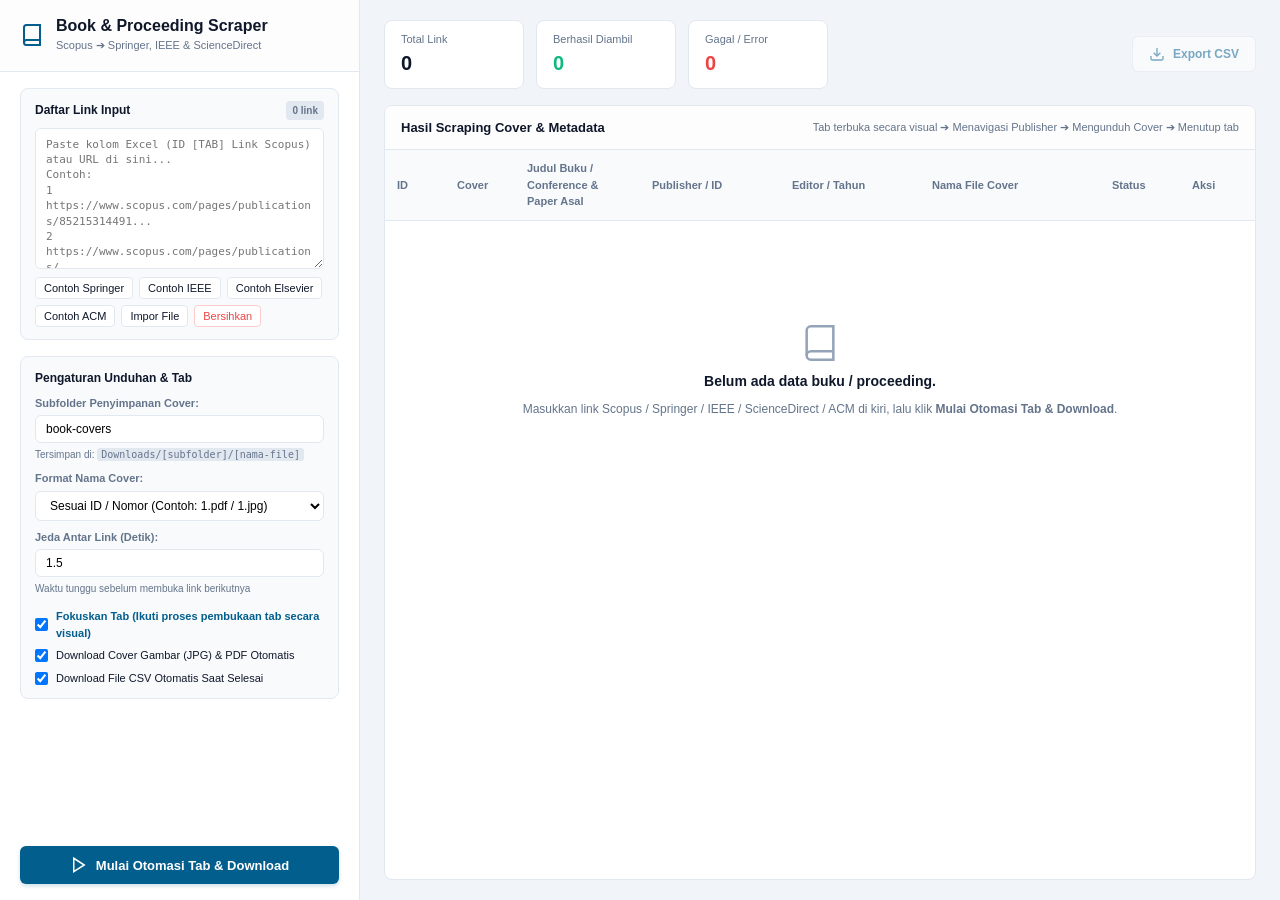
==== dashboard/dashboard.html @ 3482228c "first commit" ====
<!DOCTYPE html>
<html lang="id">
<head>
  <meta charset="UTF-8">
  <meta name="viewport" content="width=device-width, initial-scale=1.0">
  <title>Scopus, Springer & IEEE Scraper Dashboard</title>
  <link rel="stylesheet" href="dashboard.css">
</head>
<body>
  <div class="dashboard-layout">
    <!-- Sidebar / Config Panel -->
    <aside class="sidebar">
      <div class="sidebar-header">
        <div class="logo">
          <svg width="24" height="24" viewBox="0 0 24 24" fill="none" stroke="currentColor" stroke-width="2">
            <path d="M4 19.5A2.5 2.5 0 0 1 6.5 17H20"></path>
            <path d="M6.5 2H20v20H6.5A2.5 2.5 0 0 1 4 19.5v-15A2.5 2.5 0 0 1 6.5 2z"></path>
          </svg>
          <div>
            <h2>Book & Proceeding Scraper</h2>
            <span class="subtitle">Scopus ➔ Springer, IEEE & ScienceDirect</span>
          </div>
        </div>
      </div>

      <div class="sidebar-content">
        <!-- URLs Input Area -->
        <div class="panel-box">
          <div class="panel-header">
            <label for="dashUrlInput">Daftar Link Input</label>
            <span id="dashUrlCount" class="badge">0 link</span>
          </div>
          <textarea 
            id="dashUrlInput" 
            placeholder="Paste kolom Excel (ID [TAB] Link Scopus) atau URL di sini...&#10;Contoh:&#10;1	https://www.scopus.com/pages/publications/85215314491...&#10;2	https://www.scopus.com/pages/publications/...&#10;&#10;* Nama file cover (JPG / PDF) otomatis dinamai sesuai ID!"
            rows="8"
          ></textarea>
          <div class="input-actions">
            <button id="btnDashSample" class="btn-sm btn-ghost" type="button">Contoh Springer</button>
            <button id="btnDashSampleIeee" class="btn-sm btn-ghost" type="button">Contoh IEEE</button>
            <button id="btnDashSampleSd" class="btn-sm btn-ghost" type="button">Contoh Elsevier</button>
            <button id="btnDashSampleAcm" class="btn-sm btn-ghost" type="button">Contoh ACM</button>
            <button id="btnDashImportFile" class="btn-sm btn-ghost" type="button">Impor File</button>
            <input type="file" id="fileInputTxt" accept=".txt,.csv" style="display: none;">
            <button id="btnDashClear" class="btn-sm btn-ghost-danger" type="button">Bersihkan</button>
          </div>
        </div>

        <!-- Download & Naming Settings -->
        <div class="panel-box">
          <h3 class="panel-title">Pengaturan Unduhan & Tab</h3>
          
          <div class="form-item">
            <label for="dashSubfolder">Subfolder Penyimpanan Cover:</label>
            <input type="text" id="dashSubfolder" value="book-covers" placeholder="book-covers">
            <span class="hint">Tersimpan di: <code>Downloads/[subfolder]/[nama-file]</code></span>
          </div>

          <div class="form-item">
            <label for="dashNamingPattern">Format Nama Cover:</label>
            <select id="dashNamingPattern">
              <option value="id_only" selected>Sesuai ID / Nomor (Contoh: 1.pdf / 1.jpg)</option>
              <option value="title">Judul Buku / Conference Saja</option>
              <option value="isbn_title">[ISBN/ID] Judul Buku / Conference</option>
              <option value="index_title">001 - Judul Buku / Conference</option>
            </select>
          </div>

          <div class="form-item">
            <label for="dashDelay">Jeda Antar Link (Detik):</label>
            <input type="number" id="dashDelay" value="1.5" min="0.5" max="10" step="0.5">
            <span class="hint">Waktu tunggu sebelum membuka link berikutnya</span>
          </div>

          <div class="form-checkboxes">
            <label class="chk-label" style="font-weight: 600; color: #025e8d;">
              <input type="checkbox" id="dashChkActiveTab" checked>
              <span>Fokuskan Tab (Ikuti proses pembukaan tab secara visual)</span>
            </label>
            <label class="chk-label">
              <input type="checkbox" id="dashChkCovers" checked>
              <span>Download Cover Gambar (JPG) & PDF Otomatis</span>
            </label>
            <label class="chk-label">
              <input type="checkbox" id="dashChkAutoCsv" checked>
              <span>Download File CSV Otomatis Saat Selesai</span>
            </label>
          </div>
        </div>

        <!-- Action Buttons -->
        <div class="action-panel">
          <button id="btnDashStart" class="btn-primary" type="button">
            <svg width="18" height="18" viewBox="0 0 24 24" fill="none" stroke="currentColor" stroke-width="2">
              <polygon points="5 3 19 12 5 21 5 3"></polygon>
            </svg>
            <span>Mulai Otomasi Tab & Download</span>
          </button>
          <button id="btnDashSkip" class="btn-warning hidden" type="button" title="Lewati link yang sedang berjalan dan langsung lanjut ke link berikutnya">
            <svg width="16" height="16" viewBox="0 0 24 24" fill="none" stroke="currentColor" stroke-width="2">
              <polygon points="5 4 15 12 5 20 5 4"></polygon>
              <line x1="19" y1="5" x2="19" y2="19"></line>
            </svg>
            <span>Lewati</span>
          </button>
          <button id="btnDashStop" class="btn-danger hidden" type="button">
            <svg width="16" height="16" viewBox="0 0 24 24" fill="none" stroke="currentColor" stroke-width="2">
              <rect x="6" y="6" width="12" height="12"></rect>
            </svg>
            <span>Hentikan</span>
          </button>
          <button id="btnDashRetryFailed" class="btn-warning hidden" type="button" style="width: 100%; margin-top: 6px;">
            <svg width="16" height="16" viewBox="0 0 24 24" fill="none" stroke="currentColor" stroke-width="2">
              <polyline points="1 4 1 10 7 10"></polyline>
              <path d="M3.51 15a9 9 0 1 0 2.13-9.36L1 10"></path>
            </svg>
            <span id="dashRetryText">Coba Lagi yang Gagal</span>
          </button>
        </div>
      </div>
    </aside>

    <!-- Main Board Area -->
    <main class="main-board">
      <!-- Status & Metrics Header -->
      <section class="metrics-bar">
        <div class="metric-card">
          <span class="m-label">Total Link</span>
          <span class="m-val" id="metricTotal">0</span>
        </div>
        <div class="metric-card metric-success">
          <span class="m-label">Berhasil Diambil</span>
          <span class="m-val" id="metricSuccess">0</span>
        </div>
        <div class="metric-card metric-failed">
          <span class="m-label">Gagal / Error</span>
          <span class="m-val" id="metricFailed">0</span>
        </div>
        <div class="metric-actions">
          <button id="btnDashExportCsv" class="btn-outline" disabled>
            <svg width="16" height="16" viewBox="0 0 24 24" fill="none" stroke="currentColor" stroke-width="2">
              <path d="M21 15v4a2 2 0 0 1-2 2H5a2 2 0 0 1-2-2v-4"></path>
              <polyline points="7 10 12 15 17 10"></polyline>
              <line x1="12" y1="15" x2="12" y2="3"></line>
            </svg>
            <span>Export CSV</span>
          </button>
        </div>
      </section>

      <!-- Live Progress Bar -->
      <section id="dashProgressBox" class="progress-box hidden">
        <div class="progress-info">
          <span id="dashProgressStatus">Menyiapkan tab browser...</span>
          <span id="dashProgressPercent">0%</span>
        </div>
        <div class="p-track">
          <div id="dashProgressBar" class="p-bar" style="width: 0%;"></div>
        </div>
        <div id="dashLiveDetail" style="font-size:11px;color:var(--text-muted);white-space:nowrap;overflow:hidden;text-overflow:ellipsis;"></div>
      </section>

      <!-- Data Table Area -->
      <section class="table-container">
        <div class="table-header-row">
          <h3>Hasil Scraping Cover & Metadata</h3>
          <span class="table-note">Tab terbuka secara visual ➔ Menavigasi Publisher ➔ Mengunduh Cover ➔ Menutup tab</span>
        </div>
        <div class="table-scroll">
          <table class="data-table">
            <thead>
              <tr>
                <th width="60">ID</th>
                <th width="70">Cover</th>
                <th>Judul Buku / Conference & Paper Asal</th>
                <th width="140">Publisher / ID</th>
                <th width="140">Editor / Tahun</th>
                <th width="180">Nama File Cover</th>
                <th width="80">Status</th>
                <th width="75">Aksi</th>
              </tr>
            </thead>
            <tbody id="dashTableBody">
              <tr class="empty-row">
                <td colspan="8">
                  <div class="empty-state">
                    <svg width="40" height="40" viewBox="0 0 24 24" fill="none" stroke="#94a3b8" stroke-width="1.5">
                      <path d="M4 19.5A2.5 2.5 0 0 1 6.5 17H20"></path>
                      <path d="M6.5 2H20v20H6.5A2.5 2.5 0 0 1 4 19.5v-15A2.5 2.5 0 0 1 6.5 2z"></path>
                    </svg>
                    <p>Belum ada data buku / proceeding.</p>
                    <span>Masukkan link Scopus / Springer / IEEE / ScienceDirect / ACM di kiri, lalu klik <b>Mulai Otomasi Tab & Download</b>.</span>
                  </div>
                </td>
              </tr>
            </tbody>
          </table>
        </div>
      </section>
    </main>
  </div>

  <!-- Scripts -->
  <script src="../libs/pdf.min.js"></script>
  <script src="../utils/sanitize.js"></script>
  <script src="../utils/parser.js"></script>
  <script src="../utils/ieee-parser.js"></script>
  <script src="../utils/sciencedirect-parser.js"></script>
  <script src="../utils/acm-parser.js"></script>
  <script src="../utils/pdf-to-image.js"></script>
  <script src="../utils/tab-automator.js"></script>
  <script src="../utils/csv-exporter.js"></script>
  <script src="../utils/scraper-engine.js"></script>
  <script src="dashboard.js"></script>
</body>
</html>
---- dashboard/dashboard.css ----
:root {
  --primary: #025E8D;
  --primary-hover: #01466a;
  --accent: #0070A8;
  --bg-page: #f1f5f9;
  --surface: #ffffff;
  --border: #e2e8f0;
  --text-main: #0f172a;
  --text-muted: #64748b;
  --success: #10b981;
  --success-bg: #ecfdf5;
  --danger: #ef4444;
  --danger-bg: #fef2f2;
}

* {
  box-sizing: border-box;
  margin: 0;
  padding: 0;
}

body {
  font-family: -apple-system, BlinkMacSystemFont, 'Segoe UI', Roboto, Helvetica, Arial, sans-serif;
  background-color: var(--bg-page);
  color: var(--text-main);
  font-size: 13px;
  line-height: 1.5;
  height: 100vh;
  overflow: hidden;
}

.dashboard-layout {
  display: flex;
  height: 100vh;
  width: 100vw;
}

/* Sidebar */
.sidebar {
  width: 360px;
  background: var(--surface);
  border-right: 1px solid var(--border);
  display: flex;
  flex-direction: column;
  flex-shrink: 0;
  height: 100%;
}

.sidebar-header {
  padding: 16px 20px;
  border-bottom: 1px solid var(--border);
  background: #fdfdfd;
}

.logo {
  display: flex;
  align-items: center;
  gap: 12px;
  color: var(--primary);
}

.logo h2 {
  font-size: 16px;
  font-weight: 700;
  color: var(--text-main);
  line-height: 1.2;
}

.logo .subtitle {
  font-size: 11px;
  color: var(--text-muted);
}

.sidebar-content {
  padding: 16px 20px;
  overflow-y: auto;
  display: flex;
  flex-direction: column;
  gap: 16px;
  flex: 1;
}

.panel-box {
  background: #f8fafc;
  border: 1px solid var(--border);
  border-radius: 8px;
  padding: 12px 14px;
  display: flex;
  flex-direction: column;
  gap: 8px;
}

.panel-header {
  display: flex;
  align-items: center;
  justify-content: space-between;
}

.panel-header label,
.panel-title {
  font-size: 12px;
  font-weight: 700;
  color: var(--text-main);
}

.badge {
  font-size: 10px;
  background: #e2e8f0;
  color: var(--text-muted);
  padding: 2px 6px;
  border-radius: 4px;
  font-weight: 600;
}

textarea {
  width: 100%;
  border: 1px solid var(--border);
  border-radius: 6px;
  padding: 8px 10px;
  font-family: ui-monospace, SFMono-Regular, Menlo, Monaco, Consolas, monospace;
  font-size: 11px;
  line-height: 1.4;
  resize: vertical;
  color: var(--text-main);
  outline: none;
  background: #ffffff;
}

textarea:focus {
  border-color: var(--accent);
  box-shadow: 0 0 0 2px rgba(0, 112, 168, 0.15);
}

.input-actions {
  display: flex;
  gap: 6px;
  flex-wrap: wrap;
}

.btn-sm {
  font-size: 11px;
  font-weight: 500;
  padding: 4px 8px;
  border-radius: 4px;
  cursor: pointer;
  border: 1px solid var(--border);
  background: white;
  color: var(--text-main);
  transition: all 0.15s;
}

.btn-sm:hover {
  background: #f1f5f9;
}

.btn-ghost-danger {
  color: var(--danger);
  border-color: #fecaca;
}

.btn-ghost-danger:hover {
  background: #fef2f2;
}

.form-item {
  display: flex;
  flex-direction: column;
  gap: 4px;
}

.form-item label {
  font-size: 11px;
  font-weight: 600;
  color: var(--text-muted);
}

.form-item input,
.form-item select {
  padding: 6px 10px;
  border: 1px solid var(--border);
  border-radius: 6px;
  font-size: 12px;
  background: white;
  outline: none;
}

.form-item input:focus,
.form-item select:focus {
  border-color: var(--accent);
}

.hint {
  font-size: 10px;
  color: var(--text-muted);
}

.hint code {
  background: #e2e8f0;
  padding: 1px 4px;
  border-radius: 3px;
}

.form-checkboxes {
  display: flex;
  flex-direction: column;
  gap: 6px;
  margin-top: 4px;
}

.chk-label {
  display: flex;
  align-items: center;
  gap: 8px;
  font-size: 11px;
  cursor: pointer;
}

.action-panel {
  display: flex;
  flex-direction: column;
  gap: 8px;
  margin-top: auto;
}

.btn-primary {
  display: flex;
  align-items: center;
  justify-content: center;
  gap: 8px;
  background: var(--primary);
  color: white;
  border: none;
  border-radius: 6px;
  padding: 10px 16px;
  font-size: 13px;
  font-weight: 600;
  cursor: pointer;
  transition: background-color 0.2s;
  box-shadow: 0 2px 4px rgba(2, 94, 141, 0.2);
}

.btn-primary:hover:not(:disabled) {
  background: var(--primary-hover);
}

.btn-primary:disabled {
  background: #94a3b8;
  cursor: not-allowed;
  box-shadow: none;
}

.btn-danger {
  display: flex;
  align-items: center;
  justify-content: center;
  gap: 6px;
  background: var(--danger);
  color: white;
  border: none;
  border-radius: 6px;
  padding: 10px 16px;
  font-size: 13px;
  font-weight: 600;
  cursor: pointer;
}

.btn-danger:hover {
  background: #dc2626;
}

.btn-warning {
  display: flex;
  align-items: center;
  justify-content: center;
  gap: 6px;
  background: #f59e0b;
  color: white;
  border: none;
  border-radius: 6px;
  padding: 10px 16px;
  font-size: 13px;
  font-weight: 600;
  cursor: pointer;
  transition: background-color 0.2s;
}

.btn-warning:hover {
  background: #d97706;
}

/* Main Board */
.main-board {
  flex: 1;
  display: flex;
  flex-direction: column;
  height: 100%;
  overflow: hidden;
  padding: 20px 24px;
  gap: 16px;
}

/* Metrics Bar */
.metrics-bar {
  display: flex;
  align-items: center;
  gap: 12px;
}

.metric-card {
  background: var(--surface);
  border: 1px solid var(--border);
  border-radius: 8px;
  padding: 10px 16px;
  min-width: 140px;
}

.m-label {
  font-size: 11px;
  color: var(--text-muted);
  display: block;
}

.m-val {
  font-size: 20px;
  font-weight: 700;
  color: var(--text-main);
}

.metric-success .m-val {
  color: var(--success);
}

.metric-failed .m-val {
  color: var(--danger);
}

.metric-actions {
  margin-left: auto;
}

.btn-outline {
  display: flex;
  align-items: center;
  gap: 8px;
  background: var(--surface);
  border: 1px solid var(--border);
  border-radius: 6px;
  padding: 9px 16px;
  font-size: 12px;
  font-weight: 600;
  color: var(--primary);
  cursor: pointer;
  transition: all 0.2s;
}

.btn-outline:hover:not(:disabled) {
  background: #e0f2fe;
  border-color: #bae6fd;
}

.btn-outline:disabled {
  opacity: 0.5;
  cursor: not-allowed;
}

/* Progress Box */
.progress-box {
  background: var(--surface);
  border: 1px solid var(--border);
  border-radius: 8px;
  padding: 12px 16px;
  display: flex;
  flex-direction: column;
  gap: 6px;
}

.progress-info {
  display: flex;
  justify-content: space-between;
  font-size: 12px;
  font-weight: 600;
}

#dashProgressStatus {
  color: var(--text-main);
  white-space: nowrap;
  overflow: hidden;
  text-overflow: ellipsis;
  max-width: 600px;
}

#dashProgressPercent {
  color: var(--accent);
}

.p-track {
  height: 8px;
  background: #e2e8f0;
  border-radius: 999px;
  overflow: hidden;
}

.p-bar {
  height: 100%;
  background: linear-gradient(90deg, var(--primary), var(--accent));
  transition: width 0.3s;
}

/* Table Container */
.table-container {
  background: var(--surface);
  border: 1px solid var(--border);
  border-radius: 8px;
  flex: 1;
  display: flex;
  flex-direction: column;
  overflow: hidden;
}

.table-header-row {
  padding: 12px 16px;
  border-bottom: 1px solid var(--border);
  display: flex;
  justify-content: space-between;
  align-items: center;
  background: #fdfdfd;
}

.table-header-row h3 {
  font-size: 13px;
  font-weight: 700;
}

.table-note {
  font-size: 11px;
  color: var(--text-muted);
}

.table-scroll {
  flex: 1;
  overflow-y: auto;
}

.data-table {
  width: 100%;
  border-collapse: collapse;
  text-align: left;
}

.data-table th {
  background: #f8fafc;
  color: var(--text-muted);
  font-size: 11px;
  font-weight: 600;
  padding: 10px 12px;
  border-bottom: 1px solid var(--border);
  position: sticky;
  top: 0;
  z-index: 5;
}

.data-table td {
  padding: 10px 12px;
  border-bottom: 1px solid #f1f5f9;
  vertical-align: middle;
  font-size: 12px;
}

.data-table tr:hover {
  background: #fbfcfe;
}

/* Cell content */
.cover-thumb-box {
  width: 44px;
  height: 60px;
  border-radius: 4px;
  overflow: hidden;
  background: #e2e8f0;
  border: 1px solid var(--border);
  position: relative;
}

.cover-thumb-img {
  width: 100%;
  height: 100%;
  object-fit: cover;
  transition: transform 0.2s;
  cursor: pointer;
}

.cover-thumb-img:hover {
  transform: scale(1.1);
}

.title-cell {
  display: flex;
  flex-direction: column;
  gap: 2px;
}

.book-title-link {
  font-weight: 600;
  color: var(--primary);
  text-decoration: none;
  line-height: 1.3;
}

.book-title-link:hover {
  text-decoration: underline;
}

.book-subtitle {
  font-size: 11px;
  color: var(--text-muted);
}

.sub-meta {
  font-size: 11px;
  color: var(--text-muted);
}

.badge-status {
  display: inline-block;
  font-size: 10px;
  font-weight: 600;
  padding: 3px 8px;
  border-radius: 999px;
}

.badge-success {
  background: var(--success-bg);
  color: var(--success);
}

.badge-error {
  background: var(--danger-bg);
  color: var(--danger);
}

.btn-action-download {
  font-size: 11px;
  padding: 4px 8px;
  border: 1px solid var(--border);
  background: white;
  border-radius: 4px;
  cursor: pointer;
  color: var(--primary);
  font-weight: 500;
}

.btn-action-download:hover {
  background: #e0f2fe;
}

.empty-row td {
  height: 300px;
  text-align: center;
  border-bottom: none;
}

.empty-state {
  display: flex;
  flex-direction: column;
  align-items: center;
  justify-content: center;
  gap: 8px;
  color: var(--text-muted);
}

.empty-state p {
  font-weight: 600;
  font-size: 14px;
  color: var(--text-main);
}

.empty-state span {
  font-size: 12px;
}

.hidden {
  display: none !important;
}
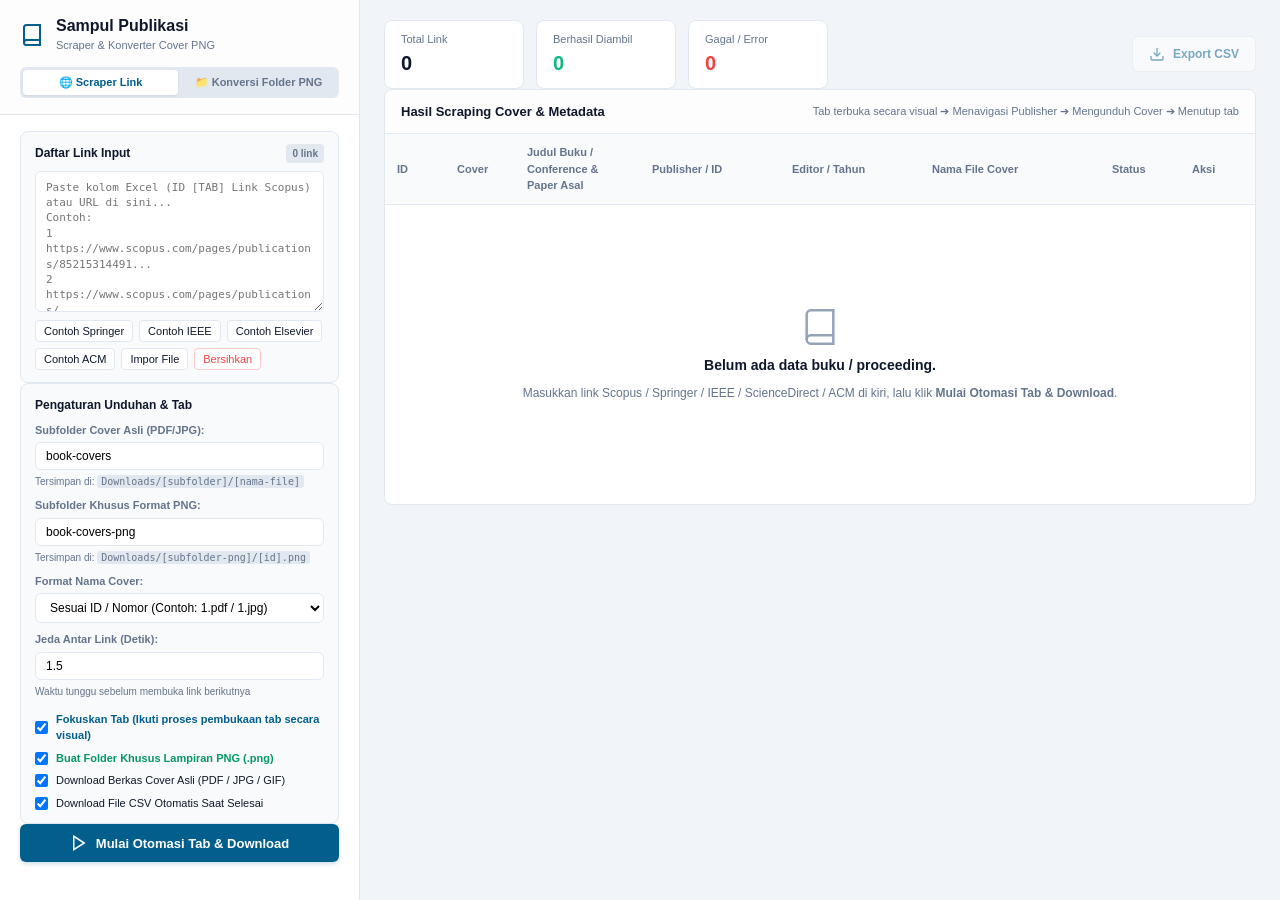
==== commit 094045f8: "feat: improve IEEE multi-block pagination traversal and fallback to proceedings cover" ====
--- a/dashboard/dashboard.html
+++ b/dashboard/dashboard.html
@@ -17,186 +17,449 @@
             <path d="M6.5 2H20v20H6.5A2.5 2.5 0 0 1 4 19.5v-15A2.5 2.5 0 0 1 6.5 2z"></path>
           </svg>
           <div>
-            <h2>Book & Proceeding Scraper</h2>
-            <span class="subtitle">Scopus ➔ Springer, IEEE & ScienceDirect</span>
+            <h2>Sampul Publikasi</h2>
+            <span class="subtitle">Scraper & Konverter Cover PNG</span>
           </div>
         </div>
-      </div>
-
-      <div class="sidebar-content">
-        <!-- URLs Input Area -->
-        <div class="panel-box">
-          <div class="panel-header">
-            <label for="dashUrlInput">Daftar Link Input</label>
-            <span id="dashUrlCount" class="badge">0 link</span>
-          </div>
-          <textarea 
-            id="dashUrlInput" 
-            placeholder="Paste kolom Excel (ID [TAB] Link Scopus) atau URL di sini...&#10;Contoh:&#10;1	https://www.scopus.com/pages/publications/85215314491...&#10;2	https://www.scopus.com/pages/publications/...&#10;&#10;* Nama file cover (JPG / PDF) otomatis dinamai sesuai ID!"
-            rows="8"
-          ></textarea>
-          <div class="input-actions">
-            <button id="btnDashSample" class="btn-sm btn-ghost" type="button">Contoh Springer</button>
-            <button id="btnDashSampleIeee" class="btn-sm btn-ghost" type="button">Contoh IEEE</button>
-            <button id="btnDashSampleSd" class="btn-sm btn-ghost" type="button">Contoh Elsevier</button>
-            <button id="btnDashSampleAcm" class="btn-sm btn-ghost" type="button">Contoh ACM</button>
-            <button id="btnDashImportFile" class="btn-sm btn-ghost" type="button">Impor File</button>
-            <input type="file" id="fileInputTxt" accept=".txt,.csv" style="display: none;">
-            <button id="btnDashClear" class="btn-sm btn-ghost-danger" type="button">Bersihkan</button>
-          </div>
-        </div>
-
-        <!-- Download & Naming Settings -->
-        <div class="panel-box">
-          <h3 class="panel-title">Pengaturan Unduhan & Tab</h3>
-          
-          <div class="form-item">
-            <label for="dashSubfolder">Subfolder Penyimpanan Cover:</label>
-            <input type="text" id="dashSubfolder" value="book-covers" placeholder="book-covers">
-            <span class="hint">Tersimpan di: <code>Downloads/[subfolder]/[nama-file]</code></span>
-          </div>
-
-          <div class="form-item">
-            <label for="dashNamingPattern">Format Nama Cover:</label>
-            <select id="dashNamingPattern">
-              <option value="id_only" selected>Sesuai ID / Nomor (Contoh: 1.pdf / 1.jpg)</option>
-              <option value="title">Judul Buku / Conference Saja</option>
-              <option value="isbn_title">[ISBN/ID] Judul Buku / Conference</option>
-              <option value="index_title">001 - Judul Buku / Conference</option>
-            </select>
-          </div>
-
-          <div class="form-item">
-            <label for="dashDelay">Jeda Antar Link (Detik):</label>
-            <input type="number" id="dashDelay" value="1.5" min="0.5" max="10" step="0.5">
-            <span class="hint">Waktu tunggu sebelum membuka link berikutnya</span>
-          </div>
-
-          <div class="form-checkboxes">
-            <label class="chk-label" style="font-weight: 600; color: #025e8d;">
-              <input type="checkbox" id="dashChkActiveTab" checked>
-              <span>Fokuskan Tab (Ikuti proses pembukaan tab secara visual)</span>
-            </label>
-            <label class="chk-label">
-              <input type="checkbox" id="dashChkCovers" checked>
-              <span>Download Cover Gambar (JPG) & PDF Otomatis</span>
-            </label>
-            <label class="chk-label">
-              <input type="checkbox" id="dashChkAutoCsv" checked>
-              <span>Download File CSV Otomatis Saat Selesai</span>
-            </label>
-          </div>
-        </div>
-
-        <!-- Action Buttons -->
-        <div class="action-panel">
-          <button id="btnDashStart" class="btn-primary" type="button">
-            <svg width="18" height="18" viewBox="0 0 24 24" fill="none" stroke="currentColor" stroke-width="2">
-              <polygon points="5 3 19 12 5 21 5 3"></polygon>
-            </svg>
-            <span>Mulai Otomasi Tab & Download</span>
+        <div class="mode-tabs">
+          <button id="tabBtnScraper" class="mode-tab-btn active" type="button">
+            🌐 Scraper Link
           </button>
-          <button id="btnDashSkip" class="btn-warning hidden" type="button" title="Lewati link yang sedang berjalan dan langsung lanjut ke link berikutnya">
-            <svg width="16" height="16" viewBox="0 0 24 24" fill="none" stroke="currentColor" stroke-width="2">
-              <polygon points="5 4 15 12 5 20 5 4"></polygon>
-              <line x1="19" y1="5" x2="19" y2="19"></line>
-            </svg>
-            <span>Lewati</span>
-          </button>
-          <button id="btnDashStop" class="btn-danger hidden" type="button">
-            <svg width="16" height="16" viewBox="0 0 24 24" fill="none" stroke="currentColor" stroke-width="2">
-              <rect x="6" y="6" width="12" height="12"></rect>
-            </svg>
-            <span>Hentikan</span>
-          </button>
-          <button id="btnDashRetryFailed" class="btn-warning hidden" type="button" style="width: 100%; margin-top: 6px;">
-            <svg width="16" height="16" viewBox="0 0 24 24" fill="none" stroke="currentColor" stroke-width="2">
-              <polyline points="1 4 1 10 7 10"></polyline>
-              <path d="M3.51 15a9 9 0 1 0 2.13-9.36L1 10"></path>
-            </svg>
-            <span id="dashRetryText">Coba Lagi yang Gagal</span>
+          <button id="tabBtnConverter" class="mode-tab-btn" type="button">
+            📁 Konversi Folder PNG
           </button>
         </div>
       </div>
+
+      <div class="sidebar-content">
+        <!-- TAB 1: Panel Scraper Link -->
+        <div id="sidebarScraperPanel" class="sidebar-tab-content">
+          <!-- URLs Input Area -->
+          <div class="panel-box">
+            <div class="panel-header">
+              <label for="dashUrlInput">Daftar Link Input</label>
+              <span id="dashUrlCount" class="badge">0 link</span>
+            </div>
+            <textarea 
+              id="dashUrlInput" 
+              placeholder="Paste kolom Excel (ID [TAB] Link Scopus) atau URL di sini...&#10;Contoh:&#10;1	https://www.scopus.com/pages/publications/85215314491...&#10;2	https://www.scopus.com/pages/publications/...&#10;&#10;* Nama file cover (JPG / PDF) otomatis dinamai sesuai ID!"
+              rows="8"
+            ></textarea>
+            <div class="input-actions">
+              <button id="btnDashSample" class="btn-sm btn-ghost" type="button">Contoh Springer</button>
+              <button id="btnDashSampleIeee" class="btn-sm btn-ghost" type="button">Contoh IEEE</button>
+              <button id="btnDashSampleSd" class="btn-sm btn-ghost" type="button">Contoh Elsevier</button>
+              <button id="btnDashSampleAcm" class="btn-sm btn-ghost" type="button">Contoh ACM</button>
+              <button id="btnDashImportFile" class="btn-sm btn-ghost" type="button">Impor File</button>
+              <input type="file" id="fileInputTxt" accept=".txt,.csv" style="display: none;">
+              <button id="btnDashClear" class="btn-sm btn-ghost-danger" type="button">Bersihkan</button>
+            </div>
+          </div>
+
+          <!-- Download & Naming Settings -->
+          <div class="panel-box">
+            <h3 class="panel-title">Pengaturan Unduhan & Tab</h3>
+            
+            <div class="form-item">
+              <label for="dashSubfolder">Subfolder Cover Asli (PDF/JPG):</label>
+              <input type="text" id="dashSubfolder" value="book-covers" placeholder="book-covers">
+              <span class="hint">Tersimpan di: <code>Downloads/[subfolder]/[nama-file]</code></span>
+            </div>
+
+            <div class="form-item" id="formItemSubfolderPng">
+              <label for="dashSubfolderPng">Subfolder Khusus Format PNG:</label>
+              <input type="text" id="dashSubfolderPng" value="book-covers-png" placeholder="book-covers-png">
+              <span class="hint">Tersimpan di: <code>Downloads/[subfolder-png]/[id].png</code></span>
+            </div>
+
+            <div class="form-item">
+              <label for="dashNamingPattern">Format Nama Cover:</label>
+              <select id="dashNamingPattern">
+                <option value="id_only" selected>Sesuai ID / Nomor (Contoh: 1.pdf / 1.jpg)</option>
+                <option value="title">Judul Buku / Conference Saja</option>
+                <option value="isbn_title">[ISBN/ID] Judul Buku / Conference</option>
+                <option value="index_title">001 - Judul Buku / Conference</option>
+              </select>
+            </div>
+
+            <div class="form-item">
+              <label for="dashDelay">Jeda Antar Link (Detik):</label>
+              <input type="number" id="dashDelay" value="1.5" min="0.5" max="10" step="0.5">
+              <span class="hint">Waktu tunggu sebelum membuka link berikutnya</span>
+            </div>
+
+            <div class="form-checkboxes">
+              <label class="chk-label" style="font-weight: 600; color: #025e8d;">
+                <input type="checkbox" id="dashChkActiveTab" checked>
+                <span>Fokuskan Tab (Ikuti proses pembukaan tab secara visual)</span>
+              </label>
+              <label class="chk-label" style="font-weight: 600; color: #059669;">
+                <input type="checkbox" id="dashChkPngFolder" checked>
+                <span>Buat Folder Khusus Lampiran PNG (.png)</span>
+              </label>
+              <label class="chk-label">
+                <input type="checkbox" id="dashChkCovers" checked>
+                <span>Download Berkas Cover Asli (PDF / JPG / GIF)</span>
+              </label>
+              <label class="chk-label">
+                <input type="checkbox" id="dashChkAutoCsv" checked>
+                <span>Download File CSV Otomatis Saat Selesai</span>
+              </label>
+            </div>
+          </div>
+
+          <!-- Action Buttons -->
+          <div class="action-panel">
+            <button id="btnDashStart" class="btn-primary" type="button">
+              <svg width="18" height="18" viewBox="0 0 24 24" fill="none" stroke="currentColor" stroke-width="2">
+                <polygon points="5 3 19 12 5 21 5 3"></polygon>
+              </svg>
+              <span>Mulai Otomasi Tab & Download</span>
+            </button>
+            <button id="btnDashSkip" class="btn-warning hidden" type="button" title="Lewati link yang sedang berjalan dan langsung lanjut ke link berikutnya">
+              <svg width="16" height="16" viewBox="0 0 24 24" fill="none" stroke="currentColor" stroke-width="2">
+                <polygon points="5 4 15 12 5 20 5 4"></polygon>
+                <line x1="19" y1="5" x2="19" y2="19"></line>
+              </svg>
+              <span>Lewati</span>
+            </button>
+            <button id="btnDashStop" class="btn-danger hidden" type="button">
+              <svg width="16" height="16" viewBox="0 0 24 24" fill="none" stroke="currentColor" stroke-width="2">
+                <rect x="6" y="6" width="12" height="12"></rect>
+              </svg>
+              <span>Hentikan</span>
+            </button>
+            <button id="btnDashRetryFailed" class="btn-warning hidden" type="button" style="width: 100%; margin-top: 6px;">
+              <svg width="16" height="16" viewBox="0 0 24 24" fill="none" stroke="currentColor" stroke-width="2">
+                <polyline points="1 4 1 10 7 10"></polyline>
+                <path d="M3.51 15a9 9 0 1 0 2.13-9.36L1 10"></path>
+              </svg>
+              <span id="dashRetryText">Coba Lagi yang Gagal</span>
+            </button>
+          </div>
+        </div>
+
+        <!-- TAB 2: Panel Konverter Folder PNG -->
+        <div id="sidebarConverterPanel" class="sidebar-tab-content hidden">
+          <!-- Folder Selection Area -->
+          <div class="panel-box">
+            <div class="panel-header">
+              <label>Pilih Folder Berkas Cover</label>
+              <span id="convFileCountBadge" class="badge">0 file</span>
+            </div>
+            <p style="font-size:11px;color:var(--text-muted);margin:4px 0 8px 0;line-height:1.4;">
+              Pilih folder cover yang sudah ada di komputer Anda (PDF, GIF, JPG, dll.) untuk dikonversi menjadi format PNG yang seragam.
+            </p>
+            <div style="display:flex;flex-direction:column;gap:8px;">
+              <button id="btnPickFolder" class="btn-primary" type="button" style="justify-content:center;">
+                <svg width="16" height="16" viewBox="0 0 24 24" fill="none" stroke="currentColor" stroke-width="2">
+                  <path d="M22 19a2 2 0 0 1-2 2H4a2 2 0 0 1-2-2V5a2 2 0 0 1 2-2h5l2 3h9a2 2 0 0 1 2 2z"></path>
+                </svg>
+                <span>Pilih Folder Cover (Lokal)</span>
+              </button>
+              <input type="file" id="inputFolderFiles" webkitdirectory directory multiple style="display:none;">
+
+              <button id="btnPickFiles" class="btn-sm btn-ghost" type="button" style="justify-content:center;padding:7px 10px;">
+                📄 Atau Pilih File Sekaligus
+              </button>
+              <input type="file" id="inputFileList" multiple accept=".pdf,.jpg,.jpeg,.gif,.webp,.png" style="display:none;">
+            </div>
+          </div>
+
+          <!-- Target Subfolder Settings -->
+          <div class="panel-box">
+            <h3 class="panel-title">Folder Tujuan Hasil PNG</h3>
+            <div class="form-item">
+              <label for="convTargetSubfolder">Nama Subfolder:</label>
+              <input type="text" id="convTargetSubfolder" value="book-covers-png" placeholder="book-covers-png">
+              <span class="hint">Disimpan di: <code>Downloads/[subfolder]/[nomor].png</code></span>
+            </div>
+            <div style="background:#f1f5f9;padding:10px 12px;border-radius:6px;font-size:11px;border:1px solid var(--border);margin-top:4px;">
+              <div><b>Total Berkas Terpilih:</b> <span id="convStatTotal">0 berkas</span></div>
+              <div style="color:var(--text-muted);font-size:10px;margin-top:3px;" id="convStatBreakdown">
+                PDF: 0 | GIF: 0 | JPG/WebP: 0
+              </div>
+            </div>
+          </div>
+
+          <!-- Action Buttons Converter -->
+          <div class="action-panel">
+            <button id="btnStartConvert" class="btn-primary" type="button" style="background:#059669;" disabled>
+              <svg width="18" height="18" viewBox="0 0 24 24" fill="none" stroke="currentColor" stroke-width="2">
+                <polygon points="5 3 19 12 5 21 5 3"></polygon>
+              </svg>
+              <span>Mulai Konversi ke PNG</span>
+            </button>
+            <button id="btnStopConvert" class="btn-danger hidden" type="button">
+              <svg width="16" height="16" viewBox="0 0 24 24" fill="none" stroke="currentColor" stroke-width="2">
+                <rect x="6" y="6" width="12" height="12"></rect>
+              </svg>
+              <span>Hentikan</span>
+            </button>
+            <button id="btnClearConvert" class="btn-sm btn-ghost-danger" type="button" style="width:100%;margin-top:4px;">
+              Reset Pilihan Berkas
+            </button>
+          </div>
+        </div>
+      </div>
     </aside>
 
     <!-- Main Board Area -->
     <main class="main-board">
-      <!-- Status & Metrics Header -->
-      <section class="metrics-bar">
-        <div class="metric-card">
-          <span class="m-label">Total Link</span>
-          <span class="m-val" id="metricTotal">0</span>
-        </div>
-        <div class="metric-card metric-success">
-          <span class="m-label">Berhasil Diambil</span>
-          <span class="m-val" id="metricSuccess">0</span>
-        </div>
-        <div class="metric-card metric-failed">
-          <span class="m-label">Gagal / Error</span>
-          <span class="m-val" id="metricFailed">0</span>
-        </div>
-        <div class="metric-actions">
-          <button id="btnDashExportCsv" class="btn-outline" disabled>
-            <svg width="16" height="16" viewBox="0 0 24 24" fill="none" stroke="currentColor" stroke-width="2">
-              <path d="M21 15v4a2 2 0 0 1-2 2H5a2 2 0 0 1-2-2v-4"></path>
-              <polyline points="7 10 12 15 17 10"></polyline>
-              <line x1="12" y1="15" x2="12" y2="3"></line>
-            </svg>
-            <span>Export CSV</span>
-          </button>
-        </div>
-      </section>
-
-      <!-- Live Progress Bar -->
-      <section id="dashProgressBox" class="progress-box hidden">
-        <div class="progress-info">
-          <span id="dashProgressStatus">Menyiapkan tab browser...</span>
-          <span id="dashProgressPercent">0%</span>
-        </div>
-        <div class="p-track">
-          <div id="dashProgressBar" class="p-bar" style="width: 0%;"></div>
-        </div>
-        <div id="dashLiveDetail" style="font-size:11px;color:var(--text-muted);white-space:nowrap;overflow:hidden;text-overflow:ellipsis;"></div>
-      </section>
-
-      <!-- Data Table Area -->
-      <section class="table-container">
-        <div class="table-header-row">
-          <h3>Hasil Scraping Cover & Metadata</h3>
-          <span class="table-note">Tab terbuka secara visual ➔ Menavigasi Publisher ➔ Mengunduh Cover ➔ Menutup tab</span>
-        </div>
-        <div class="table-scroll">
-          <table class="data-table">
-            <thead>
-              <tr>
-                <th width="60">ID</th>
-                <th width="70">Cover</th>
-                <th>Judul Buku / Conference & Paper Asal</th>
-                <th width="140">Publisher / ID</th>
-                <th width="140">Editor / Tahun</th>
-                <th width="180">Nama File Cover</th>
-                <th width="80">Status</th>
-                <th width="75">Aksi</th>
-              </tr>
-            </thead>
-            <tbody id="dashTableBody">
-              <tr class="empty-row">
-                <td colspan="8">
-                  <div class="empty-state">
-                    <svg width="40" height="40" viewBox="0 0 24 24" fill="none" stroke="#94a3b8" stroke-width="1.5">
-                      <path d="M4 19.5A2.5 2.5 0 0 1 6.5 17H20"></path>
-                      <path d="M6.5 2H20v20H6.5A2.5 2.5 0 0 1 4 19.5v-15A2.5 2.5 0 0 1 6.5 2z"></path>
-                    </svg>
-                    <p>Belum ada data buku / proceeding.</p>
-                    <span>Masukkan link Scopus / Springer / IEEE / ScienceDirect / ACM di kiri, lalu klik <b>Mulai Otomasi Tab & Download</b>.</span>
-                  </div>
-                </td>
-              </tr>
-            </tbody>
-          </table>
-        </div>
-      </section>
+      <!-- TAB 1: Main Board Scraper Link -->
+      <div id="mainScraperBoard" class="main-tab-content">
+        <!-- Status & Metrics Header -->
+        <section class="metrics-bar">
+          <div class="metric-card">
+            <span class="m-label">Total Link</span>
+            <span class="m-val" id="metricTotal">0</span>
+          </div>
+          <div class="metric-card metric-success">
+            <span class="m-label">Berhasil Diambil</span>
+            <span class="m-val" id="metricSuccess">0</span>
+          </div>
+          <div class="metric-card metric-failed">
+            <span class="m-label">Gagal / Error</span>
+            <span class="m-val" id="metricFailed">0</span>
+          </div>
+          <div class="metric-actions">
+            <button id="btnDashExportCsv" class="btn-outline" disabled>
+              <svg width="16" height="16" viewBox="0 0 24 24" fill="none" stroke="currentColor" stroke-width="2">
+                <path d="M21 15v4a2 2 0 0 1-2 2H5a2 2 0 0 1-2-2v-4"></path>
+                <polyline points="7 10 12 15 17 10"></polyline>
+                <line x1="12" y1="15" x2="12" y2="3"></line>
+              </svg>
+              <span>Export CSV</span>
+            </button>
+          </div>
+        </section>
+
+        <!-- Live Progress Bar -->
+        <section id="dashProgressBox" class="progress-box hidden">
+          <div class="progress-info">
+            <span id="dashProgressStatus">Menyiapkan tab browser...</span>
+            <span id="dashProgressPercent">0%</span>
+          </div>
+          <div class="p-track">
+            <div id="dashProgressBar" class="p-bar" style="width: 0%;"></div>
+          </div>
+          <div id="dashLiveDetail" style="font-size:11px;color:var(--text-muted);white-space:nowrap;overflow:hidden;text-overflow:ellipsis;"></div>
+        </section>
+
+        <!-- Error Log Box (Muncul otomatis jika ada nomor yang gagal) -->
+        <section id="dashErrorBox" class="error-log-box hidden">
+          <div class="error-log-header">
+            <div class="error-header-title">
+              <svg width="22" height="22" viewBox="0 0 24 24" fill="none" stroke="#dc2626" stroke-width="2">
+                <path d="m21.73 18-8-14a2 2 0 0 0-3.48 0l-8 14A2 2 0 0 0 4 21h16a2 2 0 0 0 1.73-3Z"></path>
+                <line x1="12" y1="9" x2="12" y2="13"></line>
+                <line x1="12" y1="17" x2="12.01" y2="17"></line>
+              </svg>
+              <div>
+                <h4 id="dashErrorSummaryTitle">Terdeteksi 0 Link Mengalami Kendala (Gagal)</h4>
+                <p class="error-summary-desc">Nomor urut / ID berikut gagal diambil. Gunakan tombol di kanan untuk menyalin nomor atau mencoba kembali.</p>
+              </div>
+            </div>
+            <div class="error-header-actions">
+              <button id="btnCopyErrorNumbers" class="btn-copy-action" type="button" title="Salin daftar nomor/ID saja (contoh: 3, 7, 12)">
+                📋 Salin Nomor Saja
+              </button>
+              <button id="btnCopyErrorRows" class="btn-copy-action" type="button" title="Salin daftar ID + Link yang gagal untuk ditempel ke Excel">
+                📑 Salin ID + Link
+              </button>
+              <button id="btnLoadErrorsToInput" class="btn-copy-action btn-copy-primary" type="button" title="Muat ulang hanya link yang gagal ke kotak input di sidebar">
+                🔄 Muat ke Kotak Input
+              </button>
+            </div>
+          </div>
+
+          <!-- Ringkasan Nomor Error yang Cepat Dibaca -->
+          <div class="error-badges-row">
+            <span class="error-badge-label">Daftar Nomor / ID Gagal:</span>
+            <div id="dashErrorNumberBadges" class="error-badges-container">
+              <!-- Diisi badge nomor secara dinamis -->
+            </div>
+          </div>
+
+          <!-- Rincian Error Per Link -->
+          <details class="error-details-accordion">
+            <summary class="error-details-summary">
+              <span>Lihat Rincian Penyebab Error Per Link</span>
+            </summary>
+            <div class="error-details-table-wrap">
+              <table class="error-details-table">
+                <thead>
+                  <tr>
+                    <th width="80">No / ID</th>
+                    <th>Link Sumber</th>
+                    <th>Penyebab Kendala</th>
+                  </tr>
+                </thead>
+                <tbody id="dashErrorTableBody">
+                </tbody>
+              </table>
+            </div>
+          </details>
+        </section>
+
+        <!-- Data Table Area -->
+        <section class="table-container">
+          <div class="table-header-row">
+            <h3>Hasil Scraping Cover & Metadata</h3>
+            <span class="table-note">Tab terbuka secara visual ➔ Menavigasi Publisher ➔ Mengunduh Cover ➔ Menutup tab</span>
+          </div>
+          <div class="table-scroll">
+            <table class="data-table">
+              <thead>
+                <tr>
+                  <th width="60">ID</th>
+                  <th width="70">Cover</th>
+                  <th>Judul Buku / Conference & Paper Asal</th>
+                  <th width="140">Publisher / ID</th>
+                  <th width="140">Editor / Tahun</th>
+                  <th width="180">Nama File Cover</th>
+                  <th width="80">Status</th>
+                  <th width="75">Aksi</th>
+                </tr>
+              </thead>
+              <tbody id="dashTableBody">
+                <tr class="empty-row">
+                  <td colspan="8">
+                    <div class="empty-state">
+                      <svg width="40" height="40" viewBox="0 0 24 24" fill="none" stroke="#94a3b8" stroke-width="1.5">
+                        <path d="M4 19.5A2.5 2.5 0 0 1 6.5 17H20"></path>
+                        <path d="M6.5 2H20v20H6.5A2.5 2.5 0 0 1 4 19.5v-15A2.5 2.5 0 0 1 6.5 2z"></path>
+                      </svg>
+                      <p>Belum ada data buku / proceeding.</p>
+                      <span>Masukkan link Scopus / Springer / IEEE / ScienceDirect / ACM di kiri, lalu klik <b>Mulai Otomasi Tab & Download</b>.</span>
+                    </div>
+                  </td>
+                </tr>
+              </tbody>
+            </table>
+          </div>
+        </section>
+      </div>
+
+      <!-- TAB 2: Main Board Konverter Folder PNG -->
+      <div id="mainConverterBoard" class="main-tab-content hidden">
+        <!-- Status & Metrics Header Converter -->
+        <section class="metrics-bar">
+          <div class="metric-card">
+            <span class="m-label">Total Berkas Terpilih</span>
+            <span class="m-val" id="convMetricTotal">0</span>
+          </div>
+          <div class="metric-card metric-success">
+            <span class="m-label">Berhasil Diubah ke PNG</span>
+            <span class="m-val" id="convMetricSuccess">0</span>
+          </div>
+          <div class="metric-card metric-failed">
+            <span class="m-label">Gagal / Korup</span>
+            <span class="m-val" id="convMetricFailed">0</span>
+          </div>
+        </section>
+
+        <!-- Live Progress Bar Converter -->
+        <section id="convProgressBox" class="progress-box hidden">
+          <div class="progress-info">
+            <span id="convProgressStatus">Memulai konversi berkas...</span>
+            <span id="convProgressPercent">0%</span>
+          </div>
+          <div class="p-track">
+            <div id="convProgressBar" class="p-bar" style="width: 0%; background: #059669;"></div>
+          </div>
+          <div id="convLiveDetail" style="font-size:11px;color:var(--text-muted);white-space:nowrap;overflow:hidden;text-overflow:ellipsis;"></div>
+        </section>
+
+        <!-- Error Log Box Converter (Muncul jika ada file yang gagal) -->
+        <section id="convErrorBox" class="error-log-box hidden">
+          <div class="error-log-header">
+            <div class="error-header-title">
+              <svg width="22" height="22" viewBox="0 0 24 24" fill="none" stroke="#dc2626" stroke-width="2">
+                <path d="m21.73 18-8-14a2 2 0 0 0-3.48 0l-8 14A2 2 0 0 0 4 21h16a2 2 0 0 0 1.73-3Z"></path>
+                <line x1="12" y1="9" x2="12" y2="13"></line>
+                <line x1="12" y1="17" x2="12.01" y2="17"></line>
+              </svg>
+              <div>
+                <h4 id="convErrorSummaryTitle">Terdeteksi 0 Berkas / Nomor Mengalami Kendala</h4>
+                <p class="error-summary-desc">File di bawah ini tidak dapat dikonversi (misal: PDF korup, halaman HTML error, atau file tidak terbaca). Klik tombol untuk menyalin nomornya.</p>
+              </div>
+            </div>
+            <div class="error-header-actions">
+              <button id="btnConvCopyErrorNumbers" class="btn-copy-action" type="button" title="Salin daftar nomor/ID saja (contoh: 3, 7, 12)">
+                📋 Salin Nomor Saja
+              </button>
+              <button id="btnConvCopyErrorDetails" class="btn-copy-action" type="button" title="Salin daftar nama file dan penyebab kegagalan">
+                📑 Salin Rincian Error
+              </button>
+            </div>
+          </div>
+
+          <!-- Ringkasan Nomor Error Converter -->
+          <div class="error-badges-row">
+            <span class="error-badge-label">Daftar Nomor Gagal:</span>
+            <div id="convErrorNumberBadges" class="error-badges-container"></div>
+          </div>
+
+          <!-- Rincian Error Per File -->
+          <details class="error-details-accordion" open>
+            <summary class="error-details-summary">
+              <span>Lihat Rincian File yang Gagal Dikonversi</span>
+            </summary>
+            <div class="error-details-table-wrap">
+              <table class="error-details-table">
+                <thead>
+                  <tr>
+                    <th width="75">No / ID</th>
+                    <th>Nama File Asal</th>
+                    <th width="85">Ukuran</th>
+                    <th>Penyebab Kendala</th>
+                  </tr>
+                </thead>
+                <tbody id="convErrorTableBody"></tbody>
+              </table>
+            </div>
+          </details>
+        </section>
+
+        <!-- Converter Table & Dropzone Area -->
+        <section class="table-container">
+          <div class="table-header-row">
+            <h3>Daftar Berkas & Hasil Konversi PNG</h3>
+            <span class="table-note">PDF (Halaman 1) / GIF / JPG / WebP ➔ Diubah Menjadi .PNG di Folder Tujuan</span>
+          </div>
+          <div class="table-scroll">
+            <table class="data-table">
+              <thead>
+                <tr>
+                  <th width="70">No / ID</th>
+                  <th width="70">Hasil PNG</th>
+                  <th>Nama File Asal</th>
+                  <th width="90">Format</th>
+                  <th width="100">Ukuran</th>
+                  <th width="200">File Hasil PNG</th>
+                  <th width="85">Status</th>
+                </tr>
+              </thead>
+              <tbody id="convTableBody">
+                <tr class="empty-row" id="convEmptyRow">
+                  <td colspan="7">
+                    <div class="empty-state" id="convDropzoneArea" style="cursor:pointer;padding:45px 20px;border:2px dashed var(--border);border-radius:12px;margin:20px;transition:all 0.15s ease;">
+                      <svg width="48" height="48" viewBox="0 0 24 24" fill="none" stroke="#025E8D" stroke-width="1.5">
+                        <path d="M22 19a2 2 0 0 1-2 2H4a2 2 0 0 1-2-2V5a2 2 0 0 1 2-2h5l2 3h9a2 2 0 0 1 2 2z"></path>
+                        <polyline points="12 11 12 17"></polyline>
+                        <polyline points="9 14 12 11 15 14"></polyline>
+                      </svg>
+                      <p style="font-size:15px;margin-top:8px;"><b>Seret & Lepas Folder atau File Cover ke Sini</b></p>
+                      <span style="color:var(--text-muted);">Atau gunakan tombol <b>"Pilih Folder Cover"</b> di sebelah kiri</span>
+                    </div>
+                  </td>
+                </tr>
+              </tbody>
+            </table>
+          </div>
+        </section>
+      </div>
     </main>
   </div>
 
--- a/dashboard/dashboard.css
+++ b/dashboard/dashboard.css
@@ -71,6 +71,42 @@
   color: var(--text-muted);
 }
 
+.mode-tabs {
+  display: flex;
+  background: #e2e8f0;
+  border-radius: 6px;
+  padding: 3px;
+  margin-top: 12px;
+  gap: 3px;
+}
+
+.mode-tab-btn {
+  flex: 1;
+  display: flex;
+  align-items: center;
+  justify-content: center;
+  gap: 6px;
+  padding: 6px 8px;
+  border: none;
+  background: transparent;
+  font-size: 11px;
+  font-weight: 600;
+  color: var(--text-muted);
+  border-radius: 4px;
+  cursor: pointer;
+  transition: all 0.15s ease;
+}
+
+.mode-tab-btn:hover {
+  color: var(--text-main);
+}
+
+.mode-tab-btn.active {
+  background: #ffffff;
+  color: var(--primary);
+  box-shadow: 0 1px 3px rgba(0, 0, 0, 0.08);
+}
+
 .sidebar-content {
   padding: 16px 20px;
   overflow-y: auto;
@@ -581,3 +617,198 @@
 .hidden {
   display: none !important;
 }
+
+/* ========================================================
+   Error Log Box & Action Toolbar
+   ======================================================== */
+.error-log-box {
+  background: #fef2f2;
+  border: 1px solid #fecaca;
+  border-left: 4px solid #ef4444;
+  border-radius: 8px;
+  padding: 14px 18px;
+  margin-bottom: 16px;
+  display: flex;
+  flex-direction: column;
+  gap: 12px;
+  animation: fadeIn 0.2s ease-in-out;
+}
+
+.error-log-header {
+  display: flex;
+  align-items: center;
+  justify-content: space-between;
+  gap: 16px;
+  flex-wrap: wrap;
+}
+
+.error-header-title {
+  display: flex;
+  align-items: center;
+  gap: 10px;
+}
+
+.error-header-title h4 {
+  font-size: 13px;
+  font-weight: 700;
+  color: #991b1b;
+  line-height: 1.3;
+}
+
+.error-summary-desc {
+  font-size: 11px;
+  color: #b91c1c;
+  margin-top: 2px;
+}
+
+.error-header-actions {
+  display: flex;
+  align-items: center;
+  gap: 8px;
+  flex-wrap: wrap;
+}
+
+.btn-copy-action {
+  font-size: 11px;
+  font-weight: 600;
+  padding: 6px 12px;
+  border-radius: 6px;
+  cursor: pointer;
+  border: 1px solid #fca5a5;
+  background: #ffffff;
+  color: #991b1b;
+  transition: all 0.15s ease;
+  display: inline-flex;
+  align-items: center;
+  gap: 6px;
+}
+
+.btn-copy-action:hover {
+  background: #fee2e2;
+  border-color: #f87171;
+}
+
+.btn-copy-action.copied {
+  background: #10b981 !important;
+  border-color: #059669 !important;
+  color: #ffffff !important;
+}
+
+.btn-copy-primary {
+  background: #dc2626;
+  border-color: #b91c1c;
+  color: #ffffff;
+}
+
+.btn-copy-primary:hover {
+  background: #b91c1c;
+}
+
+.error-badges-row {
+  display: flex;
+  align-items: center;
+  gap: 10px;
+  background: #ffffff;
+  padding: 8px 12px;
+  border-radius: 6px;
+  border: 1px solid #fecaca;
+  flex-wrap: wrap;
+}
+
+.error-badge-label {
+  font-size: 11px;
+  font-weight: 700;
+  color: #7f1d1d;
+  white-space: nowrap;
+}
+
+.error-badges-container {
+  display: flex;
+  align-items: center;
+  gap: 6px;
+  flex-wrap: wrap;
+}
+
+.badge-num-error {
+  display: inline-flex;
+  align-items: center;
+  justify-content: center;
+  font-family: ui-monospace, SFMono-Regular, Menlo, Monaco, Consolas, monospace;
+  font-size: 11px;
+  font-weight: 700;
+  padding: 2px 8px;
+  background: #fee2e2;
+  color: #991b1b;
+  border: 1px solid #fca5a5;
+  border-radius: 4px;
+  cursor: pointer;
+  transition: transform 0.1s, background 0.1s;
+}
+
+.badge-num-error:hover {
+  background: #fecaca;
+  transform: scale(1.05);
+}
+
+.error-details-accordion {
+  font-size: 11px;
+}
+
+.error-details-summary {
+  cursor: pointer;
+  color: #b91c1c;
+  font-weight: 600;
+  user-select: none;
+  padding: 4px 0;
+}
+
+.error-details-summary:hover {
+  color: #7f1d1d;
+  text-decoration: underline;
+}
+
+.error-details-table-wrap {
+  margin-top: 8px;
+  max-height: 180px;
+  overflow-y: auto;
+  border: 1px solid #fecaca;
+  border-radius: 6px;
+  background: #ffffff;
+}
+
+.error-details-table {
+  width: 100%;
+  border-collapse: collapse;
+  font-size: 11px;
+}
+
+.error-details-table th {
+  background: #fee2e2;
+  color: #7f1d1d;
+  padding: 6px 10px;
+  text-align: left;
+  font-weight: 600;
+  border-bottom: 1px solid #fecaca;
+}
+
+.error-details-table td {
+  padding: 6px 10px;
+  border-bottom: 1px solid #f1f5f9;
+  color: var(--text-main);
+  vertical-align: top;
+}
+
+.error-details-table tr:last-child td {
+  border-bottom: none;
+}
+
+.error-details-table a {
+  color: var(--primary);
+  text-decoration: none;
+  word-break: break-all;
+}
+
+.error-details-table a:hover {
+  text-decoration: underline;
+}
+
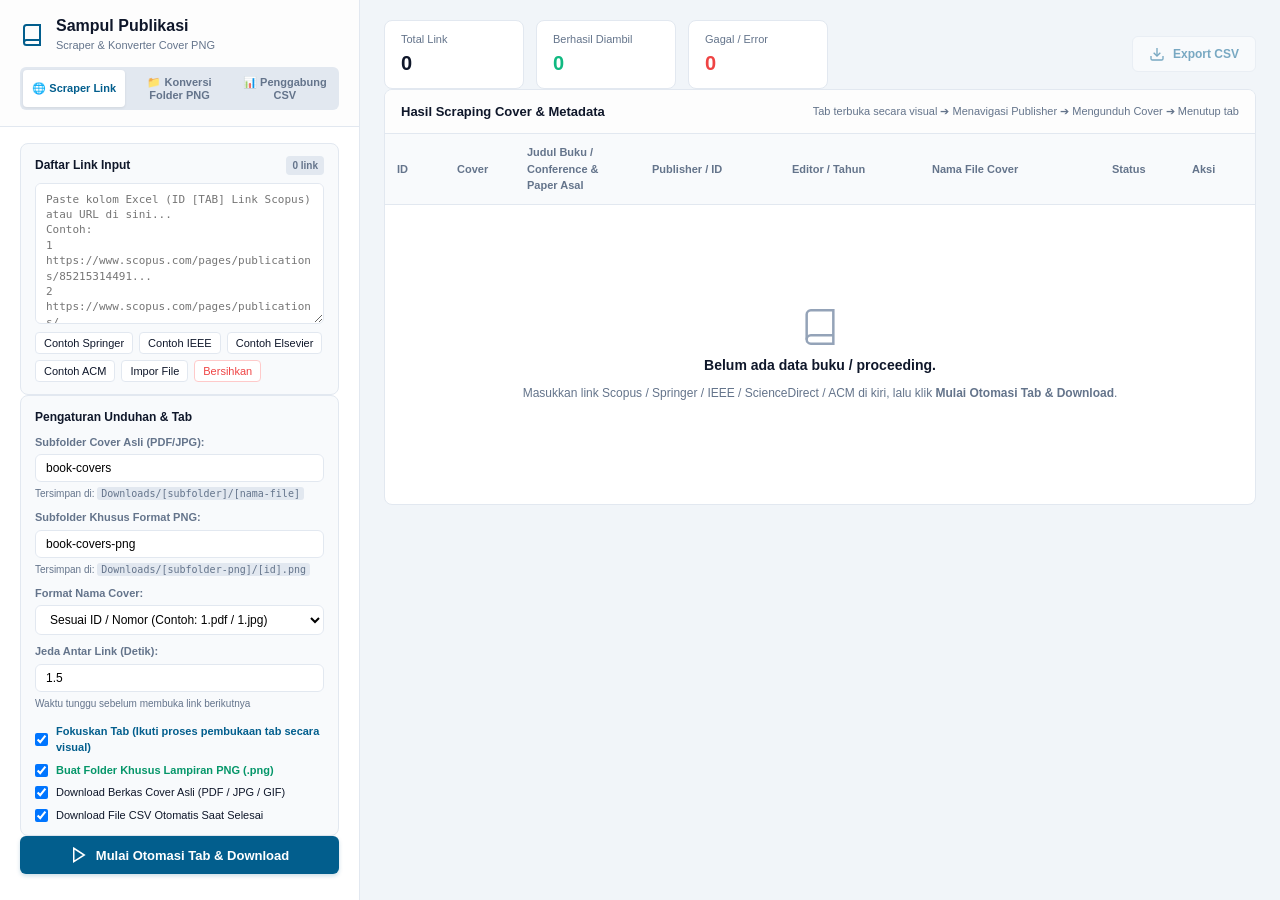
==== commit daf08ce6: "feat: add CSV merger tab with smart deduplication (Success over Failed) and Excel clipboard table co" ====
--- a/dashboard/dashboard.html
+++ b/dashboard/dashboard.html
@@ -28,6 +28,9 @@
           <button id="tabBtnConverter" class="mode-tab-btn" type="button">
             📁 Konversi Folder PNG
           </button>
+          <button id="tabBtnMerger" class="mode-tab-btn" type="button">
+            📊 Penggabung CSV
+          </button>
         </div>
       </div>
 
@@ -198,6 +201,61 @@
             </button>
             <button id="btnClearConvert" class="btn-sm btn-ghost-danger" type="button" style="width:100%;margin-top:4px;">
               Reset Pilihan Berkas
+            </button>
+          </div>
+        </div>
+
+        <!-- TAB 3: Panel Penggabung CSV -->
+        <div id="sidebarMergerPanel" class="sidebar-tab-content hidden">
+          <div class="panel-box">
+            <h3 class="panel-title">Pilih File CSV yang Ingin Digabung</h3>
+            <p style="font-size:11px;color:var(--text-muted);margin:4px 0 8px 0;line-height:1.4;">
+              Pilih beberapa berkas CSV hasil scraper sebelumnya untuk digabungkan menjadi 1 file & 1 tabel utuh.
+            </p>
+            <div style="display:flex;flex-direction:column;gap:8px;">
+              <button id="btnPickCsvFiles" class="btn-primary" type="button" style="justify-content:center;background:#025e8d;">
+                <svg width="16" height="16" viewBox="0 0 24 24" fill="none" stroke="currentColor" stroke-width="2">
+                  <path d="M14 2H6a2 2 0 0 0-2 2v16a2 2 0 0 0 2 2h12a2 2 0 0 0 2-2V8z"></path>
+                  <polyline points="14 2 14 8 20 8"></polyline>
+                </svg>
+                <span>Pilih Berkas CSV (.csv)</span>
+              </button>
+              <input type="file" id="inputCsvFileList" multiple accept=".csv" style="display:none;">
+            </div>
+            <div style="background:#f1f5f9;padding:10px 12px;border-radius:6px;font-size:11px;border:1px solid var(--border);margin-top:10px;">
+              <div><b>Total File Terpilih:</b> <span id="mergerStatFiles">0 file</span></div>
+              <div style="color:var(--text-muted);font-size:10px;margin-top:3px;" id="mergerStatBreakdown">
+                Siap digabungkan
+              </div>
+            </div>
+          </div>
+
+          <div class="panel-box">
+            <h3 class="panel-title">Opsi Penggabungan</h3>
+            <div class="form-checkboxes">
+              <label class="chk-label" style="font-weight: 600; color: #025e8d;">
+                <input type="checkbox" id="chkDeduplicateCsv" checked>
+                <span>Hapus Duplikat (Gagal Dibuang, Berhasil Diprioritaskan)</span>
+              </label>
+              <label class="chk-label" style="font-weight: 600; color: #059669;">
+                <input type="checkbox" id="chkSortCsv" checked>
+                <span>Urutkan Rapi Berdasarkan Nomor / ID</span>
+              </label>
+            </div>
+          </div>
+
+          <div class="action-panel">
+            <button id="btnMergeCsv" class="btn-primary" type="button" style="background:#025e8d;" disabled>
+              <span>📊 Gabungkan CSV</span>
+            </button>
+            <button id="btnDownloadMergedCsv" class="btn-secondary" type="button" style="width:100%;margin-top:6px;" disabled>
+              <span>📥 Download CSV Gabungan</span>
+            </button>
+            <button id="btnCopyMergedTableExcel" class="btn-secondary" type="button" style="width:100%;margin-top:6px;background:#f0fdf4;border-color:#bbf7d0;color:#15803d;font-weight:700;" disabled>
+              <span>📋 Salin Tabel (Siap Paste di Excel)</span>
+            </button>
+            <button id="btnClearMerger" class="btn-sm btn-ghost-danger" type="button" style="width:100%;margin-top:6px;">
+              Reset Penggabung
             </button>
           </div>
         </div>
@@ -460,6 +518,75 @@
           </div>
         </section>
       </div>
+
+      <!-- TAB 3: Main Board Penggabung CSV -->
+      <div id="mainMergerBoard" class="main-tab-content hidden">
+        <section class="metrics-bar">
+          <div class="metric-card">
+            <span class="m-label">Total File CSV</span>
+            <span class="m-val" id="metricMergerFiles">0</span>
+          </div>
+          <div class="metric-card metric-success">
+            <span class="m-label">Total Baris Tergabung</span>
+            <span class="m-val" id="metricMergerRows">0</span>
+          </div>
+          <div class="metric-card metric-failed">
+            <span class="m-label">Duplikat Dibuang</span>
+            <span class="m-val" id="metricMergerDuplicates">0</span>
+          </div>
+          <div class="metric-actions" style="display:flex;gap:8px;">
+            <button id="btnBoardCopyExcel" class="btn-outline" style="color:#15803d;border-color:#bbf7d0;background:#f0fdf4;font-weight:700;" disabled>
+              <span>📋 Salin Tabel (Format Excel)</span>
+            </button>
+            <button id="btnBoardExportCsv" class="btn-outline" disabled>
+              <span>📥 Download Merged CSV</span>
+            </button>
+          </div>
+        </section>
+
+        <!-- Notification Toast Banner ketika disalin -->
+        <div id="mergerToastBanner" class="progress-box hidden" style="background:#f0fdf4;border:1px solid #bbf7d0;color:#166534;margin-bottom:16px;">
+          <div style="display:flex;align-items:center;justify-content:space-between;width:100%;">
+            <div style="font-weight:700;font-size:13px;display:flex;align-items:center;gap:8px;">
+              <span>✅ Tabel berhasil disalin ke Clipboard!</span>
+              <span style="font-weight:normal;color:#15803d;">Buka Excel atau Google Sheets lalu tekan Ctrl + V untuk menempelkan data.</span>
+            </div>
+          </div>
+        </div>
+
+        <section class="table-container">
+          <div class="table-scroll">
+            <table class="data-table">
+              <thead id="mergerTableHead">
+                <tr>
+                  <th width="40">#</th>
+                  <th width="50">ID</th>
+                  <th>Judul Buku / Proceeding</th>
+                  <th>Judul Artikel / Chapter</th>
+                  <th width="120">ISBN / ISSN</th>
+                  <th width="60">Tahun</th>
+                  <th width="150">Publisher</th>
+                  <th width="180">Link Scopus</th>
+                </tr>
+              </thead>
+              <tbody id="mergerTableBody">
+                <tr class="empty-row" id="mergerEmptyRow">
+                  <td colspan="8">
+                    <div class="empty-state" id="mergerDropzoneArea" style="cursor:pointer;padding:45px 20px;border:2px dashed var(--border);border-radius:12px;margin:20px;transition:all 0.15s ease;">
+                      <svg width="48" height="48" viewBox="0 0 24 24" fill="none" stroke="#025E8D" stroke-width="1.5">
+                        <path d="M14 2H6a2 2 0 0 0-2 2v16a2 2 0 0 0 2 2h12a2 2 0 0 0 2-2V8z"></path>
+                        <polyline points="14 2 14 8 20 8"></polyline>
+                      </svg>
+                      <p style="font-size:15px;margin-top:8px;"><b>Seret & Lepas Beberapa File CSV ke Sini</b></p>
+                      <span style="color:var(--text-muted);">Atau gunakan tombol <b>"Pilih Berkas CSV"</b> di sebelah kiri untuk menggabungkan</span>
+                    </div>
+                  </td>
+                </tr>
+              </tbody>
+            </table>
+          </div>
+        </section>
+      </div>
     </main>
   </div>
 
@@ -470,9 +597,14 @@
   <script src="../utils/ieee-parser.js"></script>
   <script src="../utils/sciencedirect-parser.js"></script>
   <script src="../utils/acm-parser.js"></script>
+  <script src="../utils/spie-parser.js"></script>
+  <script src="../utils/igi-parser.js"></script>
+  <script src="../utils/ojs-parser.js"></script>
+  <script src="../utils/iop-parser.js"></script>
   <script src="../utils/pdf-to-image.js"></script>
   <script src="../utils/tab-automator.js"></script>
   <script src="../utils/csv-exporter.js"></script>
+  <script src="../utils/csv-merger.js"></script>
   <script src="../utils/scraper-engine.js"></script>
   <script src="dashboard.js"></script>
 </body>
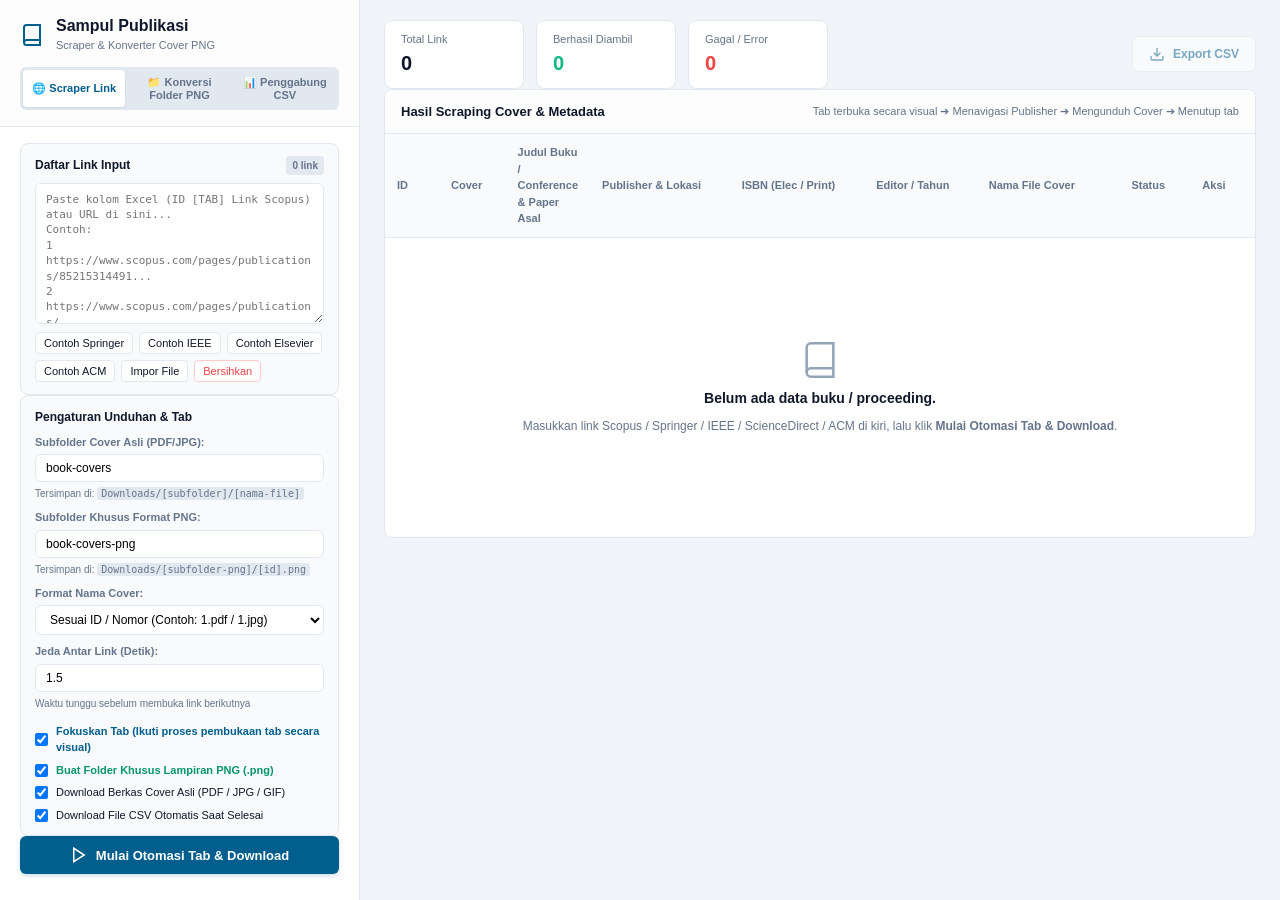
==== commit 04108edb: "feat: tambahkan fitur ekstraksi ISBN Electronic, ISBN Print, dan Kota dari link Scopus dan Publisher" ====
--- a/dashboard/dashboard.html
+++ b/dashboard/dashboard.html
@@ -373,16 +373,17 @@
                   <th width="60">ID</th>
                   <th width="70">Cover</th>
                   <th>Judul Buku / Conference & Paper Asal</th>
-                  <th width="140">Publisher / ID</th>
-                  <th width="140">Editor / Tahun</th>
-                  <th width="180">Nama File Cover</th>
-                  <th width="80">Status</th>
-                  <th width="75">Aksi</th>
+                  <th width="160">Publisher & Lokasi</th>
+                  <th width="160">ISBN (Elec / Print)</th>
+                  <th width="130">Editor / Tahun</th>
+                  <th width="170">Nama File Cover</th>
+                  <th width="75">Status</th>
+                  <th width="70">Aksi</th>
                 </tr>
               </thead>
               <tbody id="dashTableBody">
                 <tr class="empty-row">
-                  <td colspan="8">
+                  <td colspan="9">
                     <div class="empty-state">
                       <svg width="40" height="40" viewBox="0 0 24 24" fill="none" stroke="#94a3b8" stroke-width="1.5">
                         <path d="M4 19.5A2.5 2.5 0 0 1 6.5 17H20"></path>
@@ -602,6 +603,7 @@
   <script src="../utils/ojs-parser.js"></script>
   <script src="../utils/iop-parser.js"></script>
   <script src="../utils/pdf-to-image.js"></script>
+  <script src="../utils/isbn-city-extractor.js"></script>
   <script src="../utils/tab-automator.js"></script>
   <script src="../utils/csv-exporter.js"></script>
   <script src="../utils/csv-merger.js"></script>
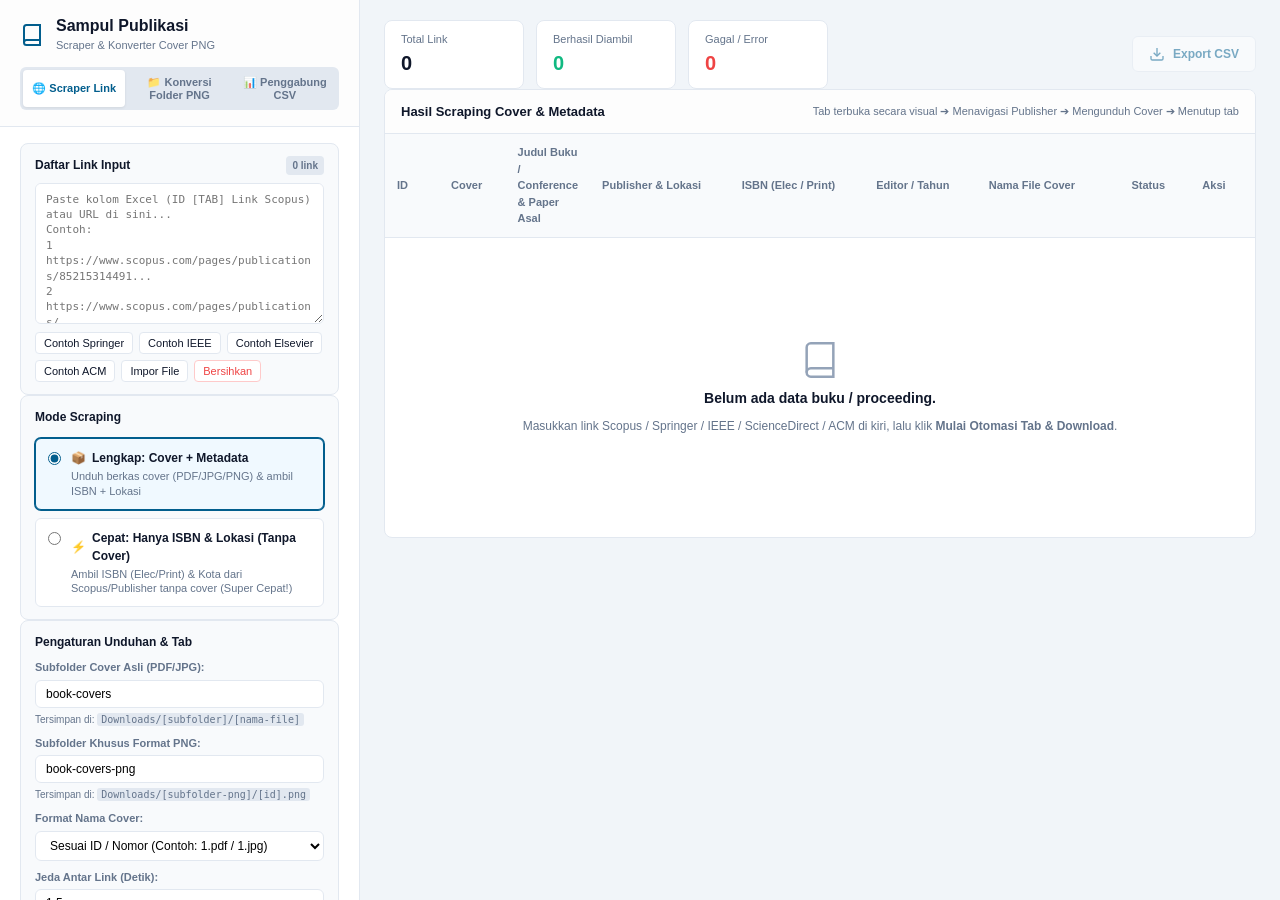
==== commit bb4a597f: "feat: add fast metadata-only scraping mode for ISBN and City without downloading covers" ====
--- a/dashboard/dashboard.html
+++ b/dashboard/dashboard.html
@@ -59,11 +59,39 @@
             </div>
           </div>
 
+          <!-- Pilihan Mode Scraping: Cover vs Hanya ISBN & Kota -->
+          <div class="panel-box">
+            <h3 class="panel-title">Mode Scraping</h3>
+            <div class="dash-mode-options">
+              <label class="dash-mode-card" id="dashCardFull">
+                <input type="radio" name="dashScrapeMode" id="dashModeFull" value="full" checked>
+                <div class="dash-mode-info">
+                  <div class="dash-mode-title">
+                    <span class="mode-icon">📦</span>
+                    <strong>Lengkap: Cover + Metadata</strong>
+                  </div>
+                  <p class="dash-mode-desc">Unduh berkas cover (PDF/JPG/PNG) & ambil ISBN + Lokasi</p>
+                </div>
+              </label>
+
+              <label class="dash-mode-card" id="dashCardMetaOnly">
+                <input type="radio" name="dashScrapeMode" id="dashModeMetaOnly" value="meta_only">
+                <div class="dash-mode-info">
+                  <div class="dash-mode-title">
+                    <span class="mode-icon">⚡</span>
+                    <strong>Cepat: Hanya ISBN & Lokasi (Tanpa Cover)</strong>
+                  </div>
+                  <p class="dash-mode-desc">Ambil ISBN (Elec/Print) & Kota dari Scopus/Publisher tanpa cover (Super Cepat!)</p>
+                </div>
+              </label>
+            </div>
+          </div>
+
           <!-- Download & Naming Settings -->
-          <div class="panel-box">
+          <div class="panel-box" id="dashSettingsPanelBox">
             <h3 class="panel-title">Pengaturan Unduhan & Tab</h3>
             
-            <div class="form-item">
+            <div class="form-item" id="dashFormItemSubfolder">
               <label for="dashSubfolder">Subfolder Cover Asli (PDF/JPG):</label>
               <input type="text" id="dashSubfolder" value="book-covers" placeholder="book-covers">
               <span class="hint">Tersimpan di: <code>Downloads/[subfolder]/[nama-file]</code></span>
@@ -75,7 +103,7 @@
               <span class="hint">Tersimpan di: <code>Downloads/[subfolder-png]/[id].png</code></span>
             </div>
 
-            <div class="form-item">
+            <div class="form-item" id="dashFormItemNaming">
               <label for="dashNamingPattern">Format Nama Cover:</label>
               <select id="dashNamingPattern">
                 <option value="id_only" selected>Sesuai ID / Nomor (Contoh: 1.pdf / 1.jpg)</option>
@@ -96,11 +124,11 @@
                 <input type="checkbox" id="dashChkActiveTab" checked>
                 <span>Fokuskan Tab (Ikuti proses pembukaan tab secara visual)</span>
               </label>
-              <label class="chk-label" style="font-weight: 600; color: #059669;">
+              <label class="chk-label" id="dashChkPngFolderLabel" style="font-weight: 600; color: #059669;">
                 <input type="checkbox" id="dashChkPngFolder" checked>
                 <span>Buat Folder Khusus Lampiran PNG (.png)</span>
               </label>
-              <label class="chk-label">
+              <label class="chk-label" id="dashChkCoversLabel">
                 <input type="checkbox" id="dashChkCovers" checked>
                 <span>Download Berkas Cover Asli (PDF / JPG / GIF)</span>
               </label>
@@ -117,7 +145,7 @@
               <svg width="18" height="18" viewBox="0 0 24 24" fill="none" stroke="currentColor" stroke-width="2">
                 <polygon points="5 3 19 12 5 21 5 3"></polygon>
               </svg>
-              <span>Mulai Otomasi Tab & Download</span>
+              <span id="dashStartText">Mulai Otomasi Tab & Download</span>
             </button>
             <button id="btnDashSkip" class="btn-warning hidden" type="button" title="Lewati link yang sedang berjalan dan langsung lanjut ke link berikutnya">
               <svg width="16" height="16" viewBox="0 0 24 24" fill="none" stroke="currentColor" stroke-width="2">
--- a/dashboard/dashboard.css
+++ b/dashboard/dashboard.css
@@ -198,6 +198,66 @@
   background: #fef2f2;
 }
 
+/* Mode Scraping Cards in Dashboard */
+.dash-mode-options {
+  display: flex;
+  flex-direction: column;
+  gap: 8px;
+  margin-top: 4px;
+}
+
+.dash-mode-card {
+  display: flex;
+  align-items: flex-start;
+  gap: 10px;
+  padding: 10px 12px;
+  background: #ffffff;
+  border: 1.5px solid var(--border);
+  border-radius: 6px;
+  cursor: pointer;
+  transition: all 0.2s ease;
+  user-select: none;
+}
+
+.dash-mode-card:hover {
+  border-color: #94a3b8;
+  background: #f8fafc;
+}
+
+.dash-mode-card:has(input:checked) {
+  border-color: var(--primary);
+  background: #f0f9ff;
+  box-shadow: 0 0 0 1px var(--primary);
+}
+
+.dash-mode-card input[type="radio"] {
+  margin-top: 3px;
+  accent-color: var(--primary);
+  flex-shrink: 0;
+  cursor: pointer;
+}
+
+.dash-mode-info {
+  display: flex;
+  flex-direction: column;
+}
+
+.dash-mode-title {
+  font-size: 12px;
+  font-weight: 700;
+  color: var(--text-main);
+  display: flex;
+  align-items: center;
+  gap: 6px;
+}
+
+.dash-mode-desc {
+  font-size: 11px;
+  color: var(--text-muted);
+  line-height: 1.35;
+  margin-top: 2px;
+}
+
 .form-item {
   display: flex;
   flex-direction: column;
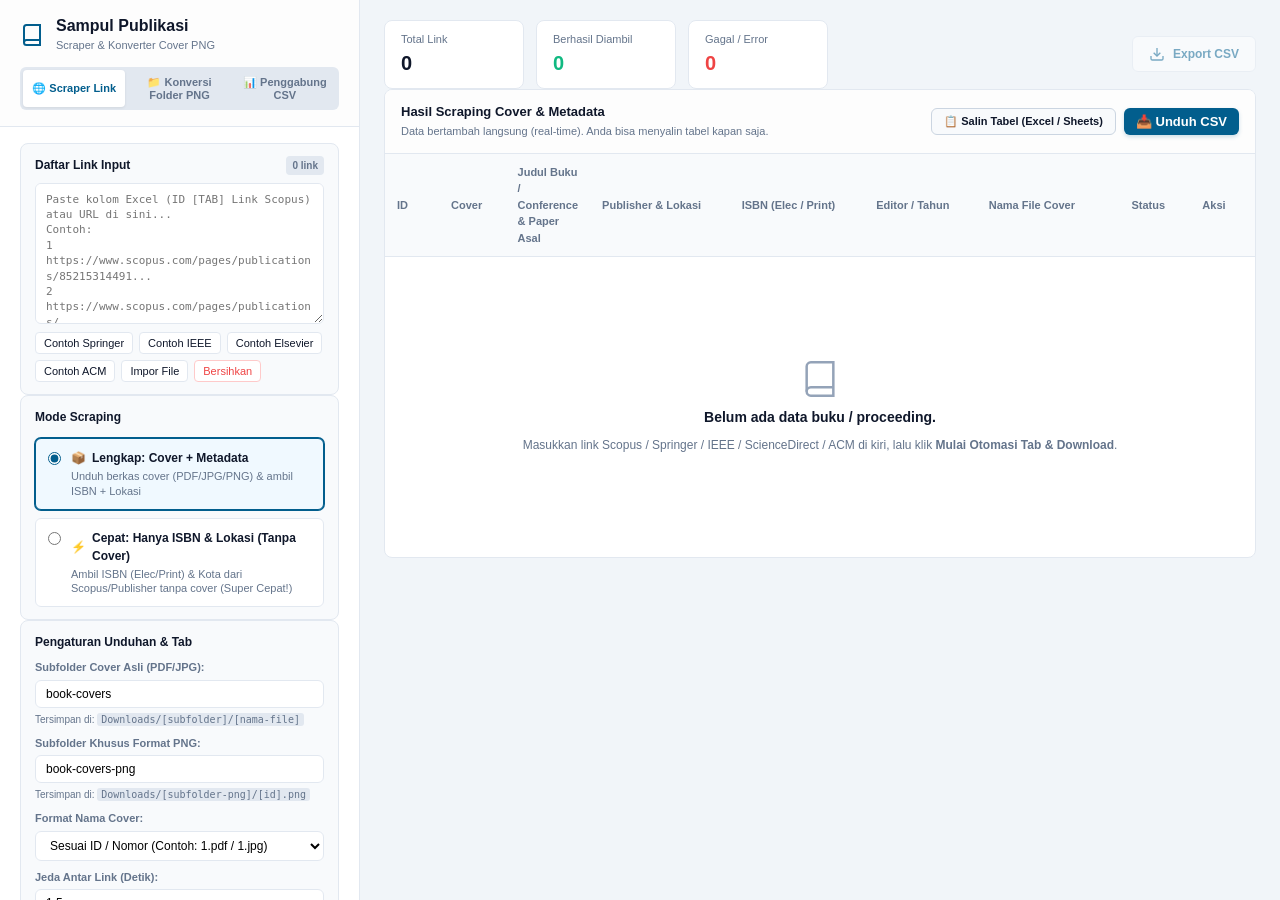
==== commit 9ee22440: "Add live progress table with instant clipboard copy and zero delay mode" ====
--- a/dashboard/dashboard.html
+++ b/dashboard/dashboard.html
@@ -390,9 +390,19 @@
 
         <!-- Data Table Area -->
         <section class="table-container">
-          <div class="table-header-row">
-            <h3>Hasil Scraping Cover & Metadata</h3>
-            <span class="table-note">Tab terbuka secara visual ➔ Menavigasi Publisher ➔ Mengunduh Cover ➔ Menutup tab</span>
+          <div class="table-header-row" style="display: flex; justify-content: space-between; align-items: center; flex-wrap: wrap; gap: 8px;">
+            <div>
+              <h3 style="margin: 0;">Hasil Scraping Cover & Metadata</h3>
+              <span class="table-note">Data bertambah langsung (real-time). Anda bisa menyalin tabel kapan saja.</span>
+            </div>
+            <div style="display: flex; gap: 8px;">
+              <button id="btnCopyDashTable" class="btn-sm btn-secondary" type="button" style="display: flex; align-items: center; gap: 5px; font-weight: 600; padding: 6px 12px; background: #f8fafc; border: 1px solid #cbd5e1; cursor: pointer; border-radius: 6px;" title="Salin seluruh baris tabel saat ini ke clipboard untuk ditempel langsung di Excel atau Google Sheets">
+                📋 Salin Tabel (Excel / Sheets)
+              </button>
+              <button id="btnDashExportCsvHeader" class="btn-sm btn-primary" type="button" style="display: flex; align-items: center; gap: 5px; font-weight: 600; padding: 6px 12px; cursor: pointer; border-radius: 6px;" title="Unduh data saat ini sebagai file CSV">
+                📥 Unduh CSV
+              </button>
+            </div>
           </div>
           <div class="table-scroll">
             <table class="data-table">
